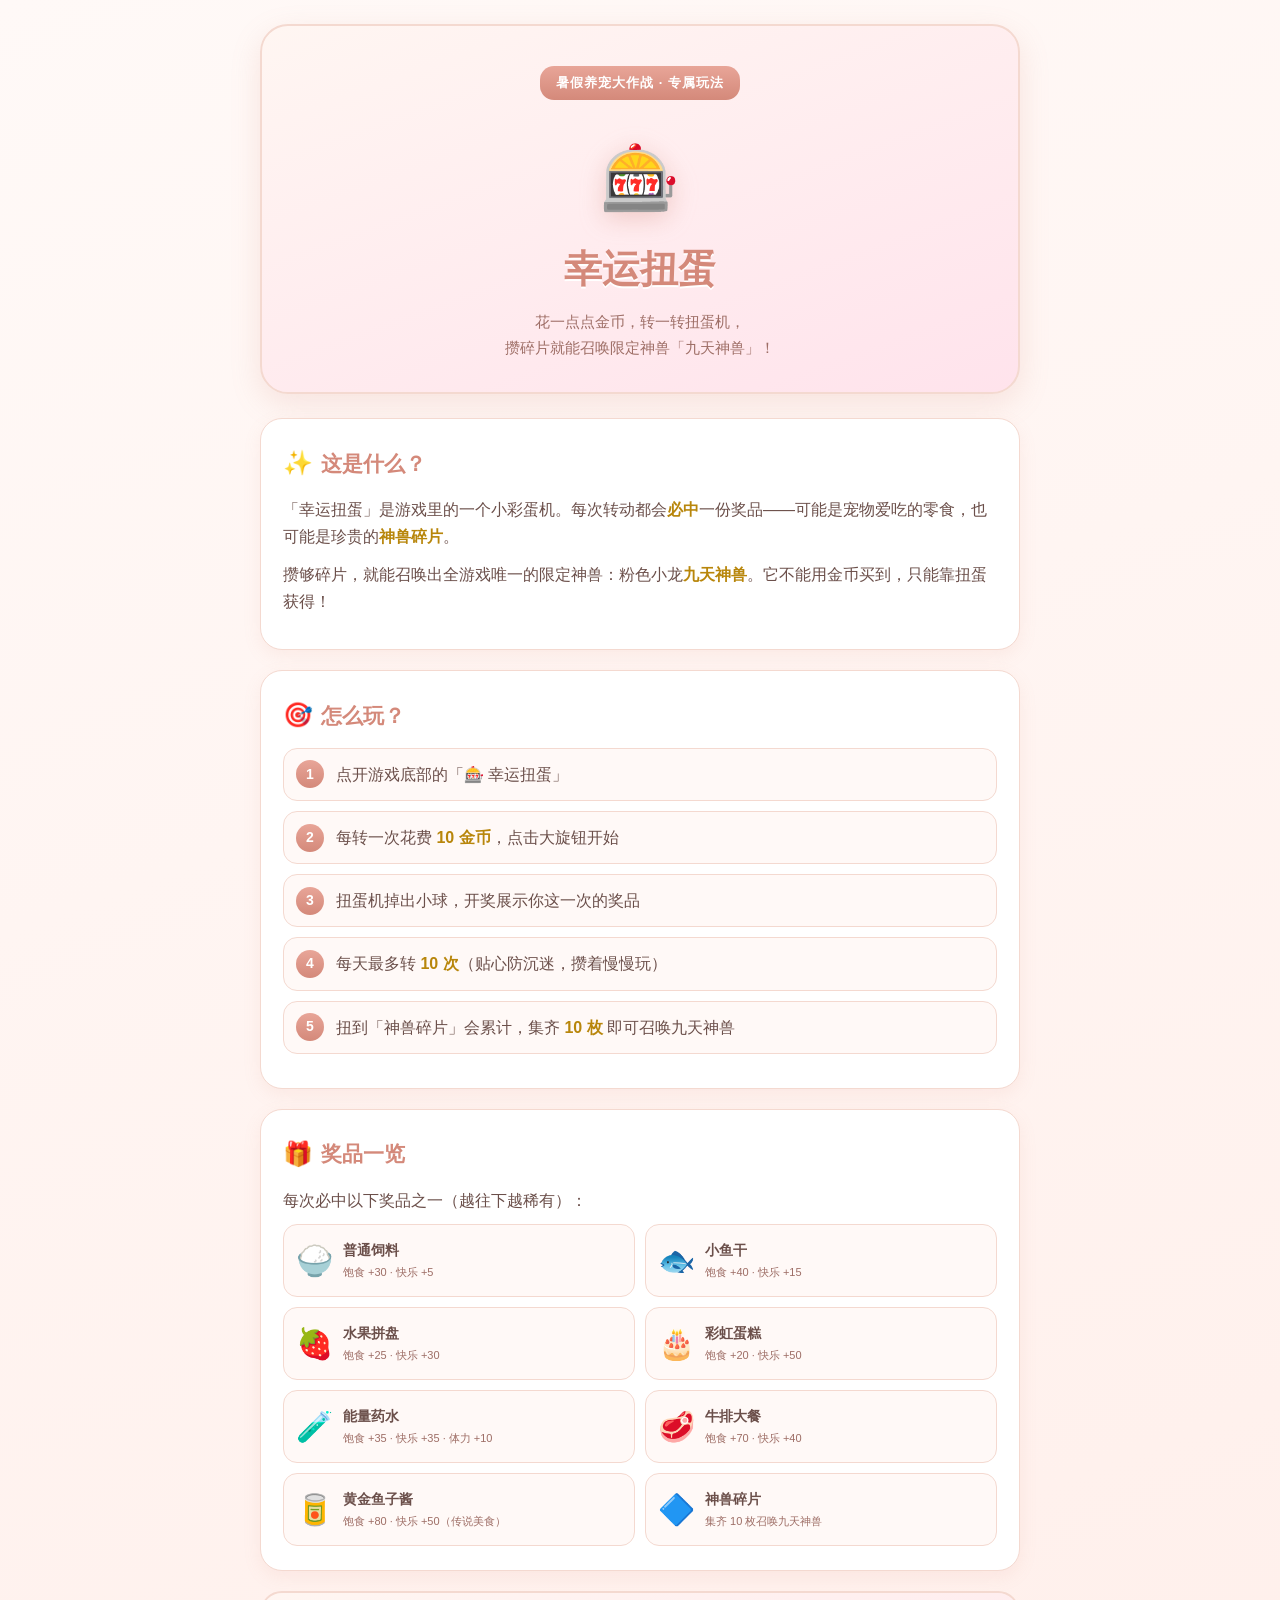
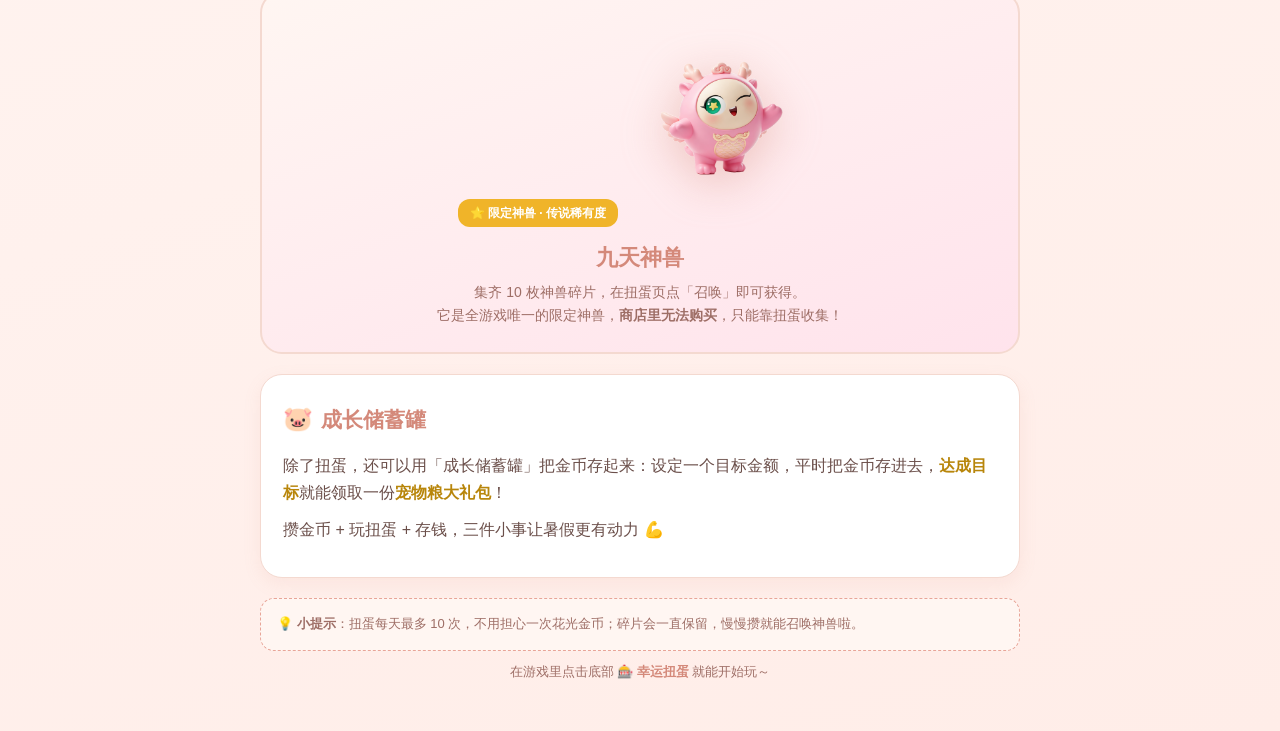
==== gacha-intro.html @ 21167d70 "deploy: gacha-intro.html" ====
<!DOCTYPE html>
<html lang="zh-CN">
<head>
<meta charset="UTF-8" />
<meta name="viewport" content="width=device-width, initial-scale=1.0" />
<title>🎰 幸运扭蛋 · 玩法介绍</title>
<style>
  :root {
    --cream: #FFF9F7;
    --pink-soft: #FFEDE8;
    --rose: #E8A598;
    --rose-deep: #D4897A;
    --gold: #F0B429;
    --gold-deep: #B8860B;
    --text: #6B4F4A;
    --text-soft: #9E6E66;
    --card: #FFFFFF;
    --border: #F4D9D0;
    --shadow: 0 10px 30px rgba(212, 137, 122, 0.18);
  }
  * { box-sizing: border-box; margin: 0; padding: 0; }
  body {
    font-family: "PingFang SC","Microsoft YaHei","Hiragino Sans GB",sans-serif;
    background: linear-gradient(160deg, var(--cream) 0%, var(--pink-soft) 100%);
    color: var(--text);
    line-height: 1.7;
    padding: 24px 16px 48px;
  }
  .wrap { max-width: 760px; margin: 0 auto; }

  /* 封面 */
  .hero {
    text-align: center;
    background: linear-gradient(160deg, #FFF6F2 0%, #FFE3EC 100%);
    border: 2px solid var(--border);
    border-radius: 28px;
    padding: 40px 24px 32px;
    box-shadow: var(--shadow);
    margin-bottom: 24px;
  }
  .hero .badge {
    display: inline-block;
    background: linear-gradient(180deg, var(--rose), var(--rose-deep));
    color: #fff;
    font-size: 13px;
    font-weight: bold;
    padding: 6px 16px;
    border-radius: 14px;
    margin-bottom: 14px;
    letter-spacing: 1px;
  }
  .hero h1 {
    font-size: 38px;
    color: var(--rose-deep);
    text-shadow: 0 2px 0 #fff;
    margin-bottom: 8px;
  }
  .hero p { color: var(--text-soft); font-size: 15px; }
  .hero .machine {
    font-size: 64px;
    margin: 10px 0 4px;
    filter: drop-shadow(0 6px 12px rgba(212,137,122,.35));
  }

  /* 卡片 */
  .card {
    background: var(--card);
    border: 1.5px solid var(--border);
    border-radius: 22px;
    padding: 24px 22px;
    margin-bottom: 20px;
    box-shadow: 0 6px 18px rgba(212,137,122,.10);
  }
  .card h2 {
    font-size: 21px;
    color: var(--rose-deep);
    margin-bottom: 12px;
    display: flex;
    align-items: center;
    gap: 8px;
  }
  .card h2 .ic { font-size: 24px; }
  .card p { margin-bottom: 10px; }
  .hl { color: var(--gold-deep); font-weight: bold; }

  /* 步骤 */
  .steps { list-style: none; counter-reset: s; }
  .steps li {
    position: relative;
    padding: 12px 14px 12px 52px;
    background: var(--cream);
    border-radius: 14px;
    margin-bottom: 10px;
    border: 1px solid var(--border);
  }
  .steps li::before {
    counter-increment: s;
    content: counter(s);
    position: absolute;
    left: 12px; top: 50%; transform: translateY(-50%);
    width: 28px; height: 28px;
    background: linear-gradient(180deg, var(--rose), var(--rose-deep));
    color: #fff; font-weight: bold;
    border-radius: 50%;
    display: flex; align-items: center; justify-content: center;
    font-size: 14px;
  }

  /* 奖品网格 */
  .loot-grid {
    display: grid;
    grid-template-columns: repeat(2, 1fr);
    gap: 10px;
  }
  .loot {
    display: flex; align-items: center; gap: 10px;
    background: var(--cream);
    border: 1px solid var(--border);
    border-radius: 14px;
    padding: 10px 12px;
  }
  .loot .emoji { font-size: 30px; }
  .loot .name { font-weight: bold; font-size: 14px; }
  .loot .stat { font-size: 11px; color: var(--text-soft); }

  /* 神兽展示 */
  .legend {
    text-align: center;
    background: linear-gradient(160deg, #FFF6F2 0%, #FFE3EC 100%);
    border: 2px solid var(--border);
    border-radius: 22px;
    padding: 24px;
  }
  .legend img {
    width: 200px; height: 200px;
    object-fit: contain;
    border-radius: 20px;
    filter: drop-shadow(0 10px 22px rgba(212,137,122,.4));
    animation: float 3s ease-in-out infinite;
  }
  @keyframes float { 0%,100%{transform:translateY(0)} 50%{transform:translateY(-8px)} }
  .legend .tag {
    display: inline-block;
    background: var(--gold);
    color: #fff; font-size: 12px; font-weight: bold;
    padding: 4px 12px; border-radius: 12px; margin: 8px 0;
  }

  /* 表格 */
  table { width: 100%; border-collapse: collapse; margin-top: 6px; }
  th, td { padding: 8px 10px; text-align: left; font-size: 13px; border-bottom: 1px solid var(--border); }
  th { color: var(--rose-deep); }
  .pill { background: var(--pink-soft); color: var(--rose-deep); border-radius: 10px; padding: 2px 8px; font-size: 12px; font-weight: bold; }

  .note {
    background: #FFF6F2;
    border: 1px dashed var(--rose);
    border-radius: 14px;
    padding: 14px 16px;
    font-size: 13px;
    color: var(--text-soft);
  }
  .footer {
    text-align: center;
    color: var(--text-soft);
    font-size: 13px;
    margin-top: 10px;
  }
  .footer b { color: var(--rose-deep); }
  @media (max-width: 560px) {
    .hero h1 { font-size: 30px; }
    .loot-grid { grid-template-columns: 1fr; }
    .legend img { width: 160px; height: 160px; }
  }
</style>
</head>
<body>
<div class="wrap">

  <div class="hero">
    <span class="badge">暑假养宠大作战 · 专属玩法</span>
    <div class="machine">🎰</div>
    <h1>幸运扭蛋</h1>
    <p>花一点点金币，转一转扭蛋机，<br/>攒碎片就能召唤限定神兽「九天神兽」！</p>
  </div>

  <div class="card">
    <h2><span class="ic">✨</span>这是什么？</h2>
    <p>「幸运扭蛋」是游戏里的一个小彩蛋机。每次转动都会<span class="hl">必中</span>一份奖品——可能是宠物爱吃的零食，也可能是珍贵的<span class="hl">神兽碎片</span>。</p>
    <p>攒够碎片，就能召唤出全游戏唯一的限定神兽：粉色小龙<span class="hl">九天神兽</span>。它不能用金币买到，只能靠扭蛋获得！</p>
  </div>

  <div class="card">
    <h2><span class="ic">🎯</span>怎么玩？</h2>
    <ol class="steps">
      <li>点开游戏底部的「🎰 幸运扭蛋」</li>
      <li>每转一次花费 <span class="hl">10 金币</span>，点击大旋钮开始</li>
      <li>扭蛋机掉出小球，开奖展示你这一次的奖品</li>
      <li>每天最多转 <span class="hl">10 次</span>（贴心防沉迷，攒着慢慢玩）</li>
      <li>扭到「神兽碎片」会累计，集齐 <span class="hl">10 枚</span> 即可召唤九天神兽</li>
    </ol>
  </div>

  <div class="card">
    <h2><span class="ic">🎁</span>奖品一览</h2>
    <p>每次必中以下奖品之一（越往下越稀有）：</p>
    <div class="loot-grid">
      <div class="loot"><span class="emoji">🍚</span><div><div class="name">普通饲料</div><div class="stat">饱食 +30 · 快乐 +5</div></div></div>
      <div class="loot"><span class="emoji">🐟</span><div><div class="name">小鱼干</div><div class="stat">饱食 +40 · 快乐 +15</div></div></div>
      <div class="loot"><span class="emoji">🍓</span><div><div class="name">水果拼盘</div><div class="stat">饱食 +25 · 快乐 +30</div></div></div>
      <div class="loot"><span class="emoji">🎂</span><div><div class="name">彩虹蛋糕</div><div class="stat">饱食 +20 · 快乐 +50</div></div></div>
      <div class="loot"><span class="emoji">🧪</span><div><div class="name">能量药水</div><div class="stat">饱食 +35 · 快乐 +35 · 体力 +10</div></div></div>
      <div class="loot"><span class="emoji">🥩</span><div><div class="name">牛排大餐</div><div class="stat">饱食 +70 · 快乐 +40</div></div></div>
      <div class="loot"><span class="emoji">🥫</span><div><div class="name">黄金鱼子酱</div><div class="stat">饱食 +80 · 快乐 +50（传说美食）</div></div></div>
      <div class="loot"><span class="emoji">🔷</span><div><div class="name">神兽碎片</div><div class="stat">集齐 10 枚召唤九天神兽</div></div></div>
    </div>
  </div>

  <div class="legend">
    <div class="tag">⭐ 限定神兽 · 传说稀有度</div>
    <img src="[data-uri]" alt="九天神兽 粉色神龙" />
    <h2 style="color:var(--rose-deep);font-size:22px;margin:4px 0;">九天神兽</h2>
    <p style="color:var(--text-soft);font-size:14px;">集齐 10 枚神兽碎片，在扭蛋页点「召唤」即可获得。<br/>它是全游戏唯一的限定神兽，<b>商店里无法购买</b>，只能靠扭蛋收集！</p>
  </div>

  <div class="card" style="margin-top:20px;">
    <h2><span class="ic">🐷</span>成长储蓄罐</h2>
    <p>除了扭蛋，还可以用「成长储蓄罐」把金币存起来：设定一个目标金额，平时把金币存进去，<span class="hl">达成目标</span>就能领取一份<span class="hl">宠物粮大礼包</span>！</p>
    <p>攒金币 + 玩扭蛋 + 存钱，三件小事让暑假更有动力 💪</p>
  </div>

  <div class="note">
    💡 <b>小提示</b>：扭蛋每天最多 10 次，不用担心一次花光金币；碎片会一直保留，慢慢攒就能召唤神兽啦。
  </div>

  <div class="footer">
    在游戏里点击底部 <b>🎰 幸运扭蛋</b> 就能开始玩～
  </div>

</div>
</body>
</html>
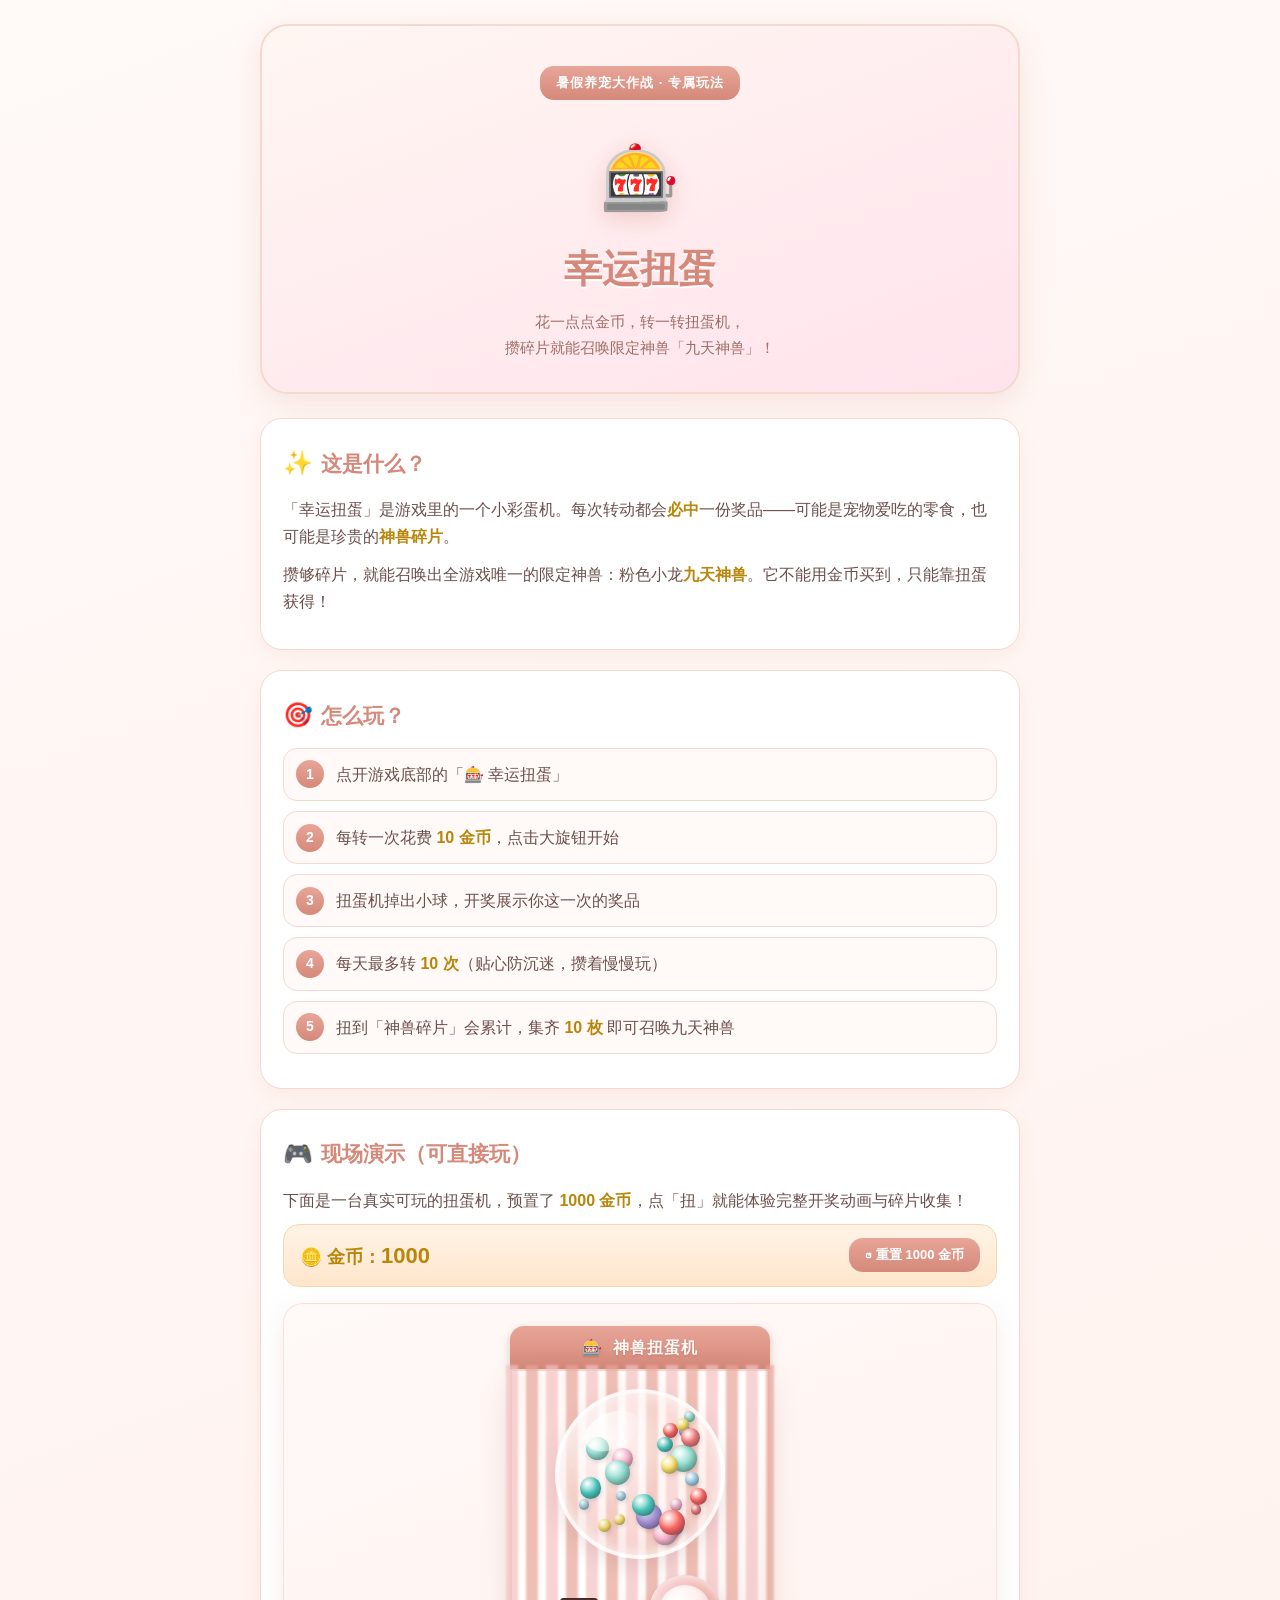
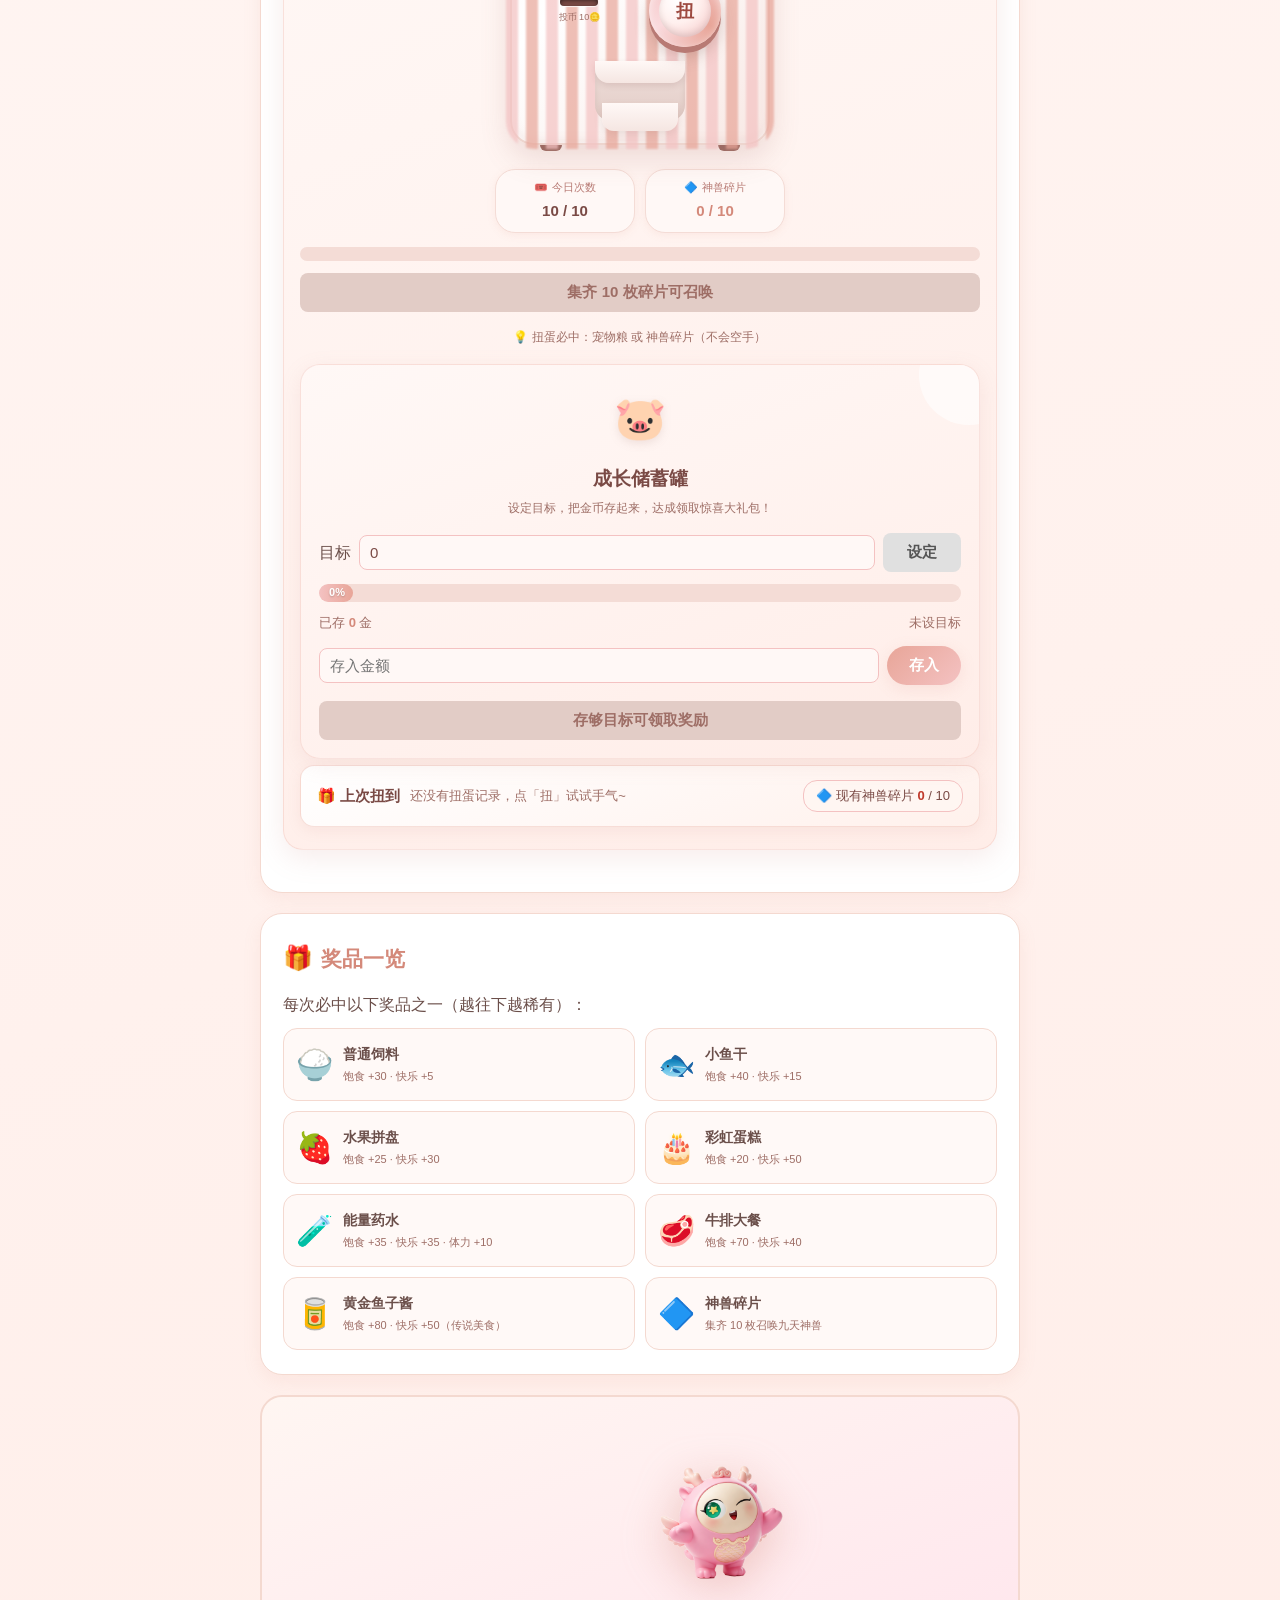
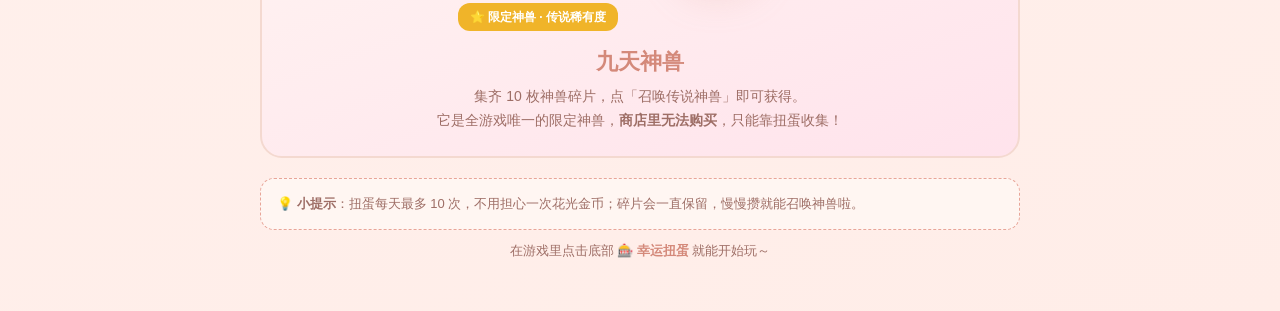
==== commit bffaf8b0: "deploy: gacha-intro.html (playable)" ====
--- a/gacha-intro.html
+++ b/gacha-intro.html
@@ -17,6 +17,15 @@
     --card: #FFFFFF;
     --border: #F4D9D0;
     --shadow: 0 10px 30px rgba(212, 137, 122, 0.18);
+    --primary: #E8A598;
+    --primary-light: #F4C2C2;
+    --radius-sm: 8px;
+    --radius-md: 14px;
+    --radius-lg: 20px;
+    --shadow-sm: 0 2px 8px rgba(212,137,122,0.10);
+    --shadow-md: 0 4px 16px rgba(212,137,122,0.14);
+    --shadow-lg: 0 8px 32px rgba(212,137,122,0.18);
+    --transition: all 0.3s cubic-bezier(0.4,0,0.2,1);
   }
   * { box-sizing: border-box; margin: 0; padding: 0; }
   body {
@@ -49,18 +58,9 @@
     margin-bottom: 14px;
     letter-spacing: 1px;
   }
-  .hero h1 {
-    font-size: 38px;
-    color: var(--rose-deep);
-    text-shadow: 0 2px 0 #fff;
-    margin-bottom: 8px;
-  }
+  .hero h1 { font-size: 38px; color: var(--rose-deep); text-shadow: 0 2px 0 #fff; margin-bottom: 8px; }
   .hero p { color: var(--text-soft); font-size: 15px; }
-  .hero .machine {
-    font-size: 64px;
-    margin: 10px 0 4px;
-    filter: drop-shadow(0 6px 12px rgba(212,137,122,.35));
-  }
+  .hero .machine { font-size: 64px; margin: 10px 0 4px; filter: drop-shadow(0 6px 12px rgba(212,137,122,.35)); }
 
   /* 卡片 */
   .card {
@@ -71,14 +71,7 @@
     margin-bottom: 20px;
     box-shadow: 0 6px 18px rgba(212,137,122,.10);
   }
-  .card h2 {
-    font-size: 21px;
-    color: var(--rose-deep);
-    margin-bottom: 12px;
-    display: flex;
-    align-items: center;
-    gap: 8px;
-  }
+  .card h2 { font-size: 21px; color: var(--rose-deep); margin-bottom: 12px; display: flex; align-items: center; gap: 8px; }
   .card h2 .ic { font-size: 24px; }
   .card p { margin-bottom: 10px; }
   .hl { color: var(--gold-deep); font-weight: bold; }
@@ -94,83 +87,158 @@
     border: 1px solid var(--border);
   }
   .steps li::before {
-    counter-increment: s;
-    content: counter(s);
-    position: absolute;
-    left: 12px; top: 50%; transform: translateY(-50%);
+    counter-increment: s; content: counter(s);
+    position: absolute; left: 12px; top: 50%; transform: translateY(-50%);
     width: 28px; height: 28px;
     background: linear-gradient(180deg, var(--rose), var(--rose-deep));
-    color: #fff; font-weight: bold;
-    border-radius: 50%;
-    display: flex; align-items: center; justify-content: center;
-    font-size: 14px;
+    color: #fff; font-weight: bold; border-radius: 50%;
+    display: flex; align-items: center; justify-content: center; font-size: 14px;
   }
 
   /* 奖品网格 */
-  .loot-grid {
-    display: grid;
-    grid-template-columns: repeat(2, 1fr);
-    gap: 10px;
-  }
-  .loot {
-    display: flex; align-items: center; gap: 10px;
-    background: var(--cream);
-    border: 1px solid var(--border);
-    border-radius: 14px;
-    padding: 10px 12px;
-  }
+  .loot-grid { display: grid; grid-template-columns: repeat(2, 1fr); gap: 10px; }
+  .loot { display: flex; align-items: center; gap: 10px; background: var(--cream); border: 1px solid var(--border); border-radius: 14px; padding: 10px 12px; }
   .loot .emoji { font-size: 30px; }
   .loot .name { font-weight: bold; font-size: 14px; }
   .loot .stat { font-size: 11px; color: var(--text-soft); }
 
   /* 神兽展示 */
-  .legend {
-    text-align: center;
-    background: linear-gradient(160deg, #FFF6F2 0%, #FFE3EC 100%);
-    border: 2px solid var(--border);
-    border-radius: 22px;
-    padding: 24px;
-  }
-  .legend img {
-    width: 200px; height: 200px;
-    object-fit: contain;
-    border-radius: 20px;
-    filter: drop-shadow(0 10px 22px rgba(212,137,122,.4));
-    animation: float 3s ease-in-out infinite;
-  }
+  .legend { text-align: center; background: linear-gradient(160deg, #FFF6F2 0%, #FFE3EC 100%); border: 2px solid var(--border); border-radius: 22px; padding: 24px; }
+  .legend img { width: 200px; height: 200px; object-fit: contain; border-radius: 20px; filter: drop-shadow(0 10px 22px rgba(212,137,122,.4)); animation: float 3s ease-in-out infinite; }
   @keyframes float { 0%,100%{transform:translateY(0)} 50%{transform:translateY(-8px)} }
-  .legend .tag {
-    display: inline-block;
-    background: var(--gold);
-    color: #fff; font-size: 12px; font-weight: bold;
-    padding: 4px 12px; border-radius: 12px; margin: 8px 0;
-  }
-
-  /* 表格 */
-  table { width: 100%; border-collapse: collapse; margin-top: 6px; }
-  th, td { padding: 8px 10px; text-align: left; font-size: 13px; border-bottom: 1px solid var(--border); }
-  th { color: var(--rose-deep); }
-  .pill { background: var(--pink-soft); color: var(--rose-deep); border-radius: 10px; padding: 2px 8px; font-size: 12px; font-weight: bold; }
-
-  .note {
-    background: #FFF6F2;
-    border: 1px dashed var(--rose);
-    border-radius: 14px;
-    padding: 14px 16px;
-    font-size: 13px;
-    color: var(--text-soft);
-  }
-  .footer {
-    text-align: center;
-    color: var(--text-soft);
-    font-size: 13px;
-    margin-top: 10px;
-  }
+  .legend .tag { display: inline-block; background: var(--gold); color: #fff; font-size: 12px; font-weight: bold; padding: 4px 12px; border-radius: 12px; margin: 8px 0; }
+
+  /* 演示区金币条 */
+  .demo-bar {
+    display: flex; align-items: center; justify-content: space-between;
+    background: linear-gradient(180deg, #FFF3E6, #FFE6CC);
+    border: 1.5px solid #F4D9B0; border-radius: 16px;
+    padding: 12px 16px; margin-bottom: 16px;
+  }
+  .demo-coins { font-size: 18px; font-weight: bold; color: var(--gold-deep); }
+  .demo-coins b { font-size: 22px; }
+  .demo-reset {
+    border: none; border-radius: 14px; cursor: pointer;
+    background: linear-gradient(180deg, var(--rose), var(--rose-deep));
+    color: #fff; font-weight: bold; font-size: 13px; padding: 8px 16px; font-family: inherit;
+  }
+
+  /* 神兽召唤成功弹窗 */
+  .legend-modal-mask {
+    position: fixed; inset: 0; background: rgba(80,40,40,0.5);
+    display: none; align-items: center; justify-content: center; z-index: 999;
+  }
+  .legend-modal-mask.show { display: flex; }
+  .legend-modal {
+    background: #fff; border-radius: 24px; padding: 28px 24px; text-align: center;
+    max-width: 320px; box-shadow: 0 20px 50px rgba(0,0,0,0.3);
+    animation: popModal 0.4s cubic-bezier(0.175,0.885,0.32,1.275);
+  }
+  @keyframes popModal { from { transform: scale(0.6); opacity: 0; } to { transform: scale(1); opacity: 1; } }
+  .legend-modal img { width: 180px; height: 180px; object-fit: contain; filter: drop-shadow(0 10px 20px rgba(212,137,122,.4)); }
+  .legend-modal h3 { color: var(--rose-deep); margin: 8px 0 14px; }
+  .legend-modal button { border: none; border-radius: 16px; padding: 10px 28px; font-size: 15px; font-weight: bold; cursor: pointer; font-family: inherit; background: linear-gradient(180deg, var(--rose), var(--rose-deep)); color: #fff; }
+
+  /* Toast */
+  .demo-toast {
+    position: fixed; left: 50%; top: 24px; transform: translateX(-50%);
+    background: rgba(122,74,69,0.95); color: #fff; padding: 10px 20px; border-radius: 14px;
+    font-size: 14px; z-index: 1000; opacity: 0; transition: opacity .3s, top .3s; pointer-events: none;
+  }
+  .demo-toast.show { opacity: 1; top: 36px; }
+  .confetti { position: fixed; top: -10px; width: 8px; height: 14px; z-index: 998; pointer-events: none; border-radius: 2px; }
+
+  /* ====== 扭蛋机样式（移植自主站） ====== */
+  .gacha-arena { background: linear-gradient(160deg, #FFF9F7 0%, #FFEDE8 100%); border-radius: var(--radius-lg); padding: 22px 16px; box-shadow: 0 8px 28px rgba(200,130,120,0.15); margin-bottom: 18px; border: 1px solid rgba(232,165,152,0.25); }
+  .gacha-machine-real { position: relative; width: 260px; max-width: 100%; margin: 0 auto 18px; }
+  .gacha-machine-sign { background: linear-gradient(180deg, #E8A598 0%, #D4897A 100%); color: #FFF8F5; font-weight: 800; font-size: 16px; text-align: center; padding: 8px 16px; border-radius: 14px 14px 0 0; box-shadow: 0 4px 10px rgba(180,110,100,0.35); letter-spacing: 1px; text-shadow: 0 1px 2px rgba(90,50,45,0.2); }
+  .gacha-machine-sign span { margin-right: 4px; }
+  .gacha-machine-body { position: relative; background: linear-gradient(135deg, #FFF5F2 0%, #FFFFFF 45%, #F8E8E4 100%); border-radius: 0 0 24px 24px; padding: 18px 14px 22px; box-shadow: inset 0 2px 6px rgba(255,255,255,0.95), inset 0 -4px 10px rgba(180,120,110,0.1), 0 12px 30px rgba(150,90,85,0.18); border: 2px solid #EDD5CE; }
+  .gacha-led-ring { position: absolute; inset: -6px; border-radius: 0 0 28px 28px; pointer-events: none; opacity: 0.7; background: repeating-linear-gradient(90deg, #F4C2C2 0px, #F4C2C2 12px, transparent 12px, transparent 20px, #E8A598 20px, #E8A598 32px, transparent 32px, transparent 40px); filter: blur(1px); z-index: 0; }
+  .gacha-led-ring.flashing { animation: ledFlash 0.25s linear infinite; }
+  @keyframes ledFlash { 0%,100% { opacity: 0.7; filter: blur(1px) brightness(1);} 50% { opacity: 1; filter: blur(1px) brightness(1.5);} }
+  .gacha-glass-dome { position: relative; width: 170px; height: 170px; margin: 0 auto 16px; border-radius: 50%; background: radial-gradient(circle at 30% 30%, rgba(255,255,255,0.85), rgba(255,230,225,0.35) 40%, rgba(255,210,200,0.4) 100%); box-shadow: inset 0 0 20px rgba(255,255,255,0.95), inset 0 -10px 25px rgba(200,130,120,0.18), 0 8px 20px rgba(150,90,85,0.15); border: 4px solid rgba(255,255,255,0.8); overflow: hidden; z-index: 1; }
+  .gacha-dome-glare { position: absolute; top: 12%; left: 15%; width: 35%; height: 22%; border-radius: 50%; background: linear-gradient(135deg, rgba(255,255,255,0.95), rgba(255,255,255,0)); transform: rotate(-25deg); pointer-events: none; z-index: 3; }
+  .gacha-balls-layer { position: absolute; inset: 0; z-index: 1; transition: transform 0.1s; }
+  .gacha-balls-layer.shaking { animation: ballsShake 0.18s linear infinite; }
+  @keyframes ballsShake { 0%{transform:translate(0,0) rotate(0deg);}25%{transform:translate(2px,-2px) rotate(1deg);}50%{transform:translate(-2px,2px) rotate(-1deg);}75%{transform:translate(2px,2px) rotate(0.5deg);}100%{transform:translate(0,0) rotate(0deg);} }
+  .gacha-ball-mini { position: absolute; width: var(--gr); height: var(--gr); border-radius: 50%; background: radial-gradient(circle at 35% 30%, #fff 0%, var(--gc) 45%, color-mix(in srgb, var(--gc), #000 35%) 100%); box-shadow: inset -2px -3px 6px rgba(0,0,0,0.18), 1px 2px 4px rgba(0,0,0,0.12); }
+  .gacha-machine-base { display: flex; align-items: center; justify-content: space-around; padding: 0 8px; z-index: 2; position: relative; }
+  .gacha-coin-slot { display: flex; flex-direction: column; align-items: center; gap: 4px; color: #9E6E66; font-size: 11px; }
+  .slot-hole { width: 38px; height: 8px; border-radius: 4px; background: #7A4A45; box-shadow: inset 0 2px 4px rgba(0,0,0,0.6), 0 1px 1px rgba(255,255,255,0.8); }
+  .gacha-knob { position: relative; width: 72px; height: 72px; border-radius: 50%; border: none; background: conic-gradient(from 0deg, #F4C2C2, #E8A598, #FADADD, #F4C2C2); box-shadow: 0 6px 0 #B87A74, 0 10px 15px rgba(120,70,65,0.25), inset 0 3px 8px rgba(255,255,255,0.6); cursor: pointer; transition: transform 0.15s, box-shadow 0.15s; display: flex; align-items: center; justify-content: center; }
+  .gacha-knob:active { transform: translateY(4px) rotate(45deg); box-shadow: 0 2px 0 #B87A74, 0 4px 8px rgba(120,70,65,0.2); }
+  .gacha-knob.disabled { filter: grayscale(0.6); cursor: not-allowed; opacity: 0.65; }
+  .gacha-knob.spinning { animation: knobSpin 1.1s ease-in-out; }
+  @keyframes knobSpin { 0% { transform: rotate(0deg);} 100% { transform: rotate(720deg);} }
+  .knob-grip { position: absolute; inset: 10px; border-radius: 50%; background: radial-gradient(circle at 35% 30%, #fff, #FFF0EE 45%, #F4C2C2 100%); box-shadow: inset 0 -3px 6px rgba(0,0,0,0.1); }
+  .gacha-knob span { position: relative; z-index: 2; font-weight: 900; font-size: 18px; color: #9E4A40; }
+  .gacha-chute { position: relative; width: 90px; height: 60px; margin: 14px auto 0; background: linear-gradient(180deg, #F0E0DC 0%, #E2CCC6 100%); border-radius: 0 0 16px 16px; box-shadow: inset 0 3px 6px rgba(120,70,65,0.12); overflow: visible; z-index: 1; }
+  .gacha-chute-door { position: absolute; top: 0; left: 0; right: 0; height: 22px; background: linear-gradient(180deg, #FFF8F6, #F5E6E2); border-radius: 0 0 14px 14px; box-shadow: 0 3px 6px rgba(120,70,65,0.15); transform-origin: top; transition: transform 0.25s ease; z-index: 2; }
+  .gacha-chute-door.open { transform: rotateX(-110deg); }
+  .gacha-prize-tray { position: absolute; bottom: -10px; left: 50%; transform: translateX(-50%); width: 76px; height: 28px; background: linear-gradient(180deg, #FFF8F6 0%, #F5E6E2 100%); border-radius: 0 0 12px 12px; box-shadow: 0 4px 8px rgba(120,70,65,0.12); z-index: 0; }
+  .gacha-drop-ball { position: absolute; top: -130px; left: 50%; width: 34px; height: 34px; margin-left: -17px; border-radius: 50%; background: radial-gradient(circle at 35% 30%, #fff 0%, #F4C2C2 45%, #E8A598 100%); box-shadow: 0 4px 10px rgba(0,0,0,0.25), inset -2px -3px 5px rgba(0,0,0,0.1); z-index: 3; animation: ballDrop 0.9s cubic-bezier(0.25,0.46,0.45,0.94) forwards; }
+  .gacha-drop-ball.rare { background: radial-gradient(circle at 35% 30%, #fff 0%, #FFE4B5 45%, #D4A373 100%); box-shadow: 0 0 14px #D4A373, 0 4px 10px rgba(0,0,0,0.25); }
+  .gacha-drop-ball span { position: absolute; top: 0; left: 50%; transform: translateX(-50%); width: 100%; height: 50%; background: rgba(255,255,255,0.5); border-radius: 34px 34px 0 0; }
+  @keyframes ballDrop { 0%{top:-130px;transform:rotate(0deg);}60%{top:10px;transform:rotate(360deg);}80%{top:4px;transform:rotate(450deg);}100%{top:28px;transform:rotate(540deg);} }
+  .gacha-drop-ball.pop { animation: ballPop 0.35s ease forwards; }
+  @keyframes ballPop { 0%{transform:scale(1);opacity:1;}50%{transform:scale(1.25);opacity:0.7;}100%{transform:scale(0);opacity:0;} }
+  .gacha-reveal-premium { position: absolute; top: 50%; left: 50%; transform: translate(-50%,-50%) scale(0.3); display: flex; flex-direction: column; align-items: center; gap: 2px; z-index: 5; animation: revealPremium 0.5s cubic-bezier(0.175,0.885,0.32,1.275) forwards; }
+  @keyframes revealPremium { to { transform: translate(-50%,-50%) scale(1);} }
+  .gacha-reveal-premium .gacha-reveal-emoji { font-size: 34px; filter: drop-shadow(0 2px 3px rgba(0,0,0,0.15)); }
+  .gacha-reveal-premium b { font-size: 11px; color: #7A4A45; white-space: nowrap; }
+  .gacha-reveal-premium.rare .gacha-reveal-emoji { animation: rareGlow 1s ease infinite alternate; }
+  .gacha-reveal-premium.rare b { color: #B87A74; font-weight: 800; }
+  @keyframes rareGlow { from { text-shadow: 0 0 4px #F4C2C2;} to { text-shadow: 0 0 14px #D4A373;} }
+  .gacha-machine-feet { display: flex; justify-content: space-between; padding: 0 30px; margin-top: -4px; }
+  .gacha-machine-feet span { width: 22px; height: 10px; background: #9E6E66; border-radius: 0 0 6px 6px; }
+  .gacha-status-bar { display: flex; gap: 10px; justify-content: center; margin-bottom: 14px; }
+  .gacha-status-pill { flex: 1; max-width: 140px; background: #FFF8F6; border-radius: 20px; padding: 8px 10px; text-align: center; box-shadow: var(--shadow-sm); border: 1px solid #F4DCD6; }
+  .gacha-status-pill span { display: block; font-size: 11px; color: #B87A74; }
+  .gacha-status-pill b { font-size: 15px; color: #7A4A45; }
+  .gacha-status-pill.shard b { color: #D4897A; }
+  .gacha-shard-track { height: 14px; background: #F4DCD6; border-radius: 10px; overflow: hidden; margin-bottom: 12px; }
+  .gacha-shard-progress { height: 100%; background: linear-gradient(90deg, #E8A598, #D4897A); border-radius: 10px; transition: width 0.5s ease; }
+  .gacha-redeem-btn { width: 100%; margin-bottom: 6px; background: linear-gradient(180deg, #E8A598, #D4897A) !important; border-color: #C47A6E !important; color: #fff !important; }
+  .gacha-redeem-btn:disabled { background: #E2CCC6 !important; border-color: #E2CCC6 !important; color: #9E6E66 !important; }
+  .gacha-last-prize { display: flex; flex-wrap: wrap; align-items: center; gap: 10px; background: linear-gradient(160deg, #FFFFFF 0%, #FFF1EC 100%); border: 1px solid rgba(232,165,152,0.35); border-radius: var(--radius-md); padding: 14px 16px; margin-top: 6px; box-shadow: 0 4px 14px rgba(200,130,120,0.1); }
+  .glp-title { font-weight: 800; color: #7A4A45; font-size: 15px; }
+  .glp-item { display: inline-flex; align-items: center; gap: 4px; background: linear-gradient(180deg, #E8A598, #D4897A); color: #fff; padding: 4px 12px; border-radius: 14px; font-size: 14px; box-shadow: 0 3px 8px rgba(180,110,100,0.3); }
+  .glp-item.shard { background: linear-gradient(180deg, #E0B84B, #C2922A); }
+  .glp-empty { color: #9E6E66; font-size: 13px; }
+  .glp-shards { margin-left: auto; color: #7A4A45; font-size: 13px; background: #FFF6F2; border: 1px solid #F4C2C2; padding: 4px 12px; border-radius: 14px; }
+  .glp-shards b { color: #C0392B; }
+  .savings-box-premium { background: linear-gradient(160deg, #FFF8F6 0%, #FFEDE8 100%); border-radius: var(--radius-lg); padding: 18px; box-shadow: 0 6px 22px rgba(200,130,120,0.12); position: relative; overflow: hidden; border: 1px solid rgba(232,165,152,0.25); margin-top: 18px; }
+  .savings-box-premium::before { content: ''; position: absolute; top: -40px; right: -40px; width: 100px; height: 100px; background: rgba(255,255,255,0.6); border-radius: 50%; }
+  .savings-piggy { font-size: 42px; text-align: center; margin-bottom: 8px; filter: drop-shadow(0 3px 5px rgba(120,70,65,0.12)); }
+  .savings-info { text-align: center; margin-bottom: 14px; }
+  .savings-info h3 { margin-bottom: 4px; color: #7A4A45; }
+  .savings-info p { font-size: 12px; color: #9E6E66; }
+  .savings-set, .savings-deposit { display: flex; align-items: center; gap: 8px; margin-bottom: 12px; flex-wrap: wrap; }
+  .savings-input { flex: 1; min-width: 80px; padding: 8px 10px; border: 1px solid #F4C2C2; border-radius: var(--radius-sm); font-size: 15px; background: #FFF8F6; color: #7A4A45; font-family: inherit; }
+  .savings-input:focus { outline: none; border-color: #E8A598; box-shadow: 0 0 0 3px rgba(232,165,152,0.15); }
+  .savings-progress-track { height: 18px; background: #F4DCD6; border-radius: 12px; overflow: hidden; margin-bottom: 10px; position: relative; }
+  .savings-progress-fill { height: 100%; background: linear-gradient(90deg, #F4C2C2, #E8A598); border-radius: 12px; transition: width 0.5s ease; display: flex; align-items: center; justify-content: flex-end; padding-right: 8px; min-width: 34px; }
+  .savings-progress-bubble { font-size: 11px; font-weight: 800; color: #fff; text-shadow: 0 1px 2px rgba(0,0,0,0.2); }
+  .savings-stats { display: flex; justify-content: space-between; font-size: 13px; color: #9E6E66; margin-bottom: 12px; }
+  .savings-stats b { color: #D4897A; }
+  .savings-redeem { width: 100%; margin-top: 4px; background: linear-gradient(180deg, #E8A598, #D4897A) !important; border-color: #C47A6E !important; color: #fff !important; }
+  .savings-redeem:disabled { background: #E2CCC6 !important; border-color: #E2CCC6 !important; color: #9E6E66 !important; }
+  .gacha-tip { font-size: 12px; color: #9E6E66; margin-top: 10px; line-height: 1.5; text-align: center; }
+  .btn-primary { display: inline-block; padding: 10px 22px; background: linear-gradient(135deg, var(--primary), var(--primary-light)); color: white; border: none; border-radius: 25px; font-size: 15px; font-weight: bold; cursor: pointer; box-shadow: var(--shadow-md); font-family: inherit; }
+  .btn-secondary { padding: 10px 24px; border: none; border-radius: var(--radius-sm); background: #E0E0E0; color: #555; font-size: 15px; font-weight: bold; cursor: pointer; font-family: inherit; transition: all 0.2s; }
+  .btn-secondary:hover { background: #D0D0D0; }
+
+  .note { background: #FFF6F2; border: 1px dashed var(--rose); border-radius: 14px; padding: 14px 16px; font-size: 13px; color: var(--text-soft); }
+  .footer { text-align: center; color: var(--text-soft); font-size: 13px; margin-top: 10px; }
   .footer b { color: var(--rose-deep); }
+
   @media (max-width: 560px) {
     .hero h1 { font-size: 30px; }
     .loot-grid { grid-template-columns: 1fr; }
     .legend img { width: 160px; height: 160px; }
+    .gacha-machine-real { width: 100%; }
+    .gacha-glass-dome { width: 150px; height: 150px; }
   }
 </style>
 </head>
@@ -199,6 +267,16 @@
       <li>每天最多转 <span class="hl">10 次</span>（贴心防沉迷，攒着慢慢玩）</li>
       <li>扭到「神兽碎片」会累计，集齐 <span class="hl">10 枚</span> 即可召唤九天神兽</li>
     </ol>
+  </div>
+
+  <div class="card">
+    <h2><span class="ic">🎮</span>现场演示（可直接玩）</h2>
+    <p>下面是一台真实可玩的扭蛋机，预置了 <span class="hl">1000 金币</span>，点「扭」就能体验完整开奖动画与碎片收集！</p>
+    <div class="demo-bar">
+      <div class="demo-coins">🪙 金币：<b id="demo-coins">1000</b></div>
+      <button class="demo-reset" onclick="resetDemo()">↺ 重置 1000 金币</button>
+    </div>
+    <div id="gacha-content"></div>
   </div>
 
   <div class="card">
@@ -220,16 +298,10 @@
     <div class="tag">⭐ 限定神兽 · 传说稀有度</div>
     <img src="[data-uri]" alt="九天神兽 粉色神龙" />
     <h2 style="color:var(--rose-deep);font-size:22px;margin:4px 0;">九天神兽</h2>
-    <p style="color:var(--text-soft);font-size:14px;">集齐 10 枚神兽碎片，在扭蛋页点「召唤」即可获得。<br/>它是全游戏唯一的限定神兽，<b>商店里无法购买</b>，只能靠扭蛋收集！</p>
-  </div>
-
-  <div class="card" style="margin-top:20px;">
-    <h2><span class="ic">🐷</span>成长储蓄罐</h2>
-    <p>除了扭蛋，还可以用「成长储蓄罐」把金币存起来：设定一个目标金额，平时把金币存进去，<span class="hl">达成目标</span>就能领取一份<span class="hl">宠物粮大礼包</span>！</p>
-    <p>攒金币 + 玩扭蛋 + 存钱，三件小事让暑假更有动力 💪</p>
-  </div>
-
-  <div class="note">
+    <p style="color:var(--text-soft);font-size:14px;">集齐 10 枚神兽碎片，点「召唤传说神兽」即可获得。<br/>它是全游戏唯一的限定神兽，<b>商店里无法购买</b>，只能靠扭蛋收集！</p>
+  </div>
+
+  <div class="note" style="margin-top:20px;">
     💡 <b>小提示</b>：扭蛋每天最多 10 次，不用担心一次花光金币；碎片会一直保留，慢慢攒就能召唤神兽啦。
   </div>
 
@@ -238,5 +310,227 @@
   </div>
 
 </div>
+
+<!-- 神兽召唤成功弹窗 -->
+<div class="legend-modal-mask" id="legend-mask">
+  <div class="legend-modal">
+    <img src="[data-uri]